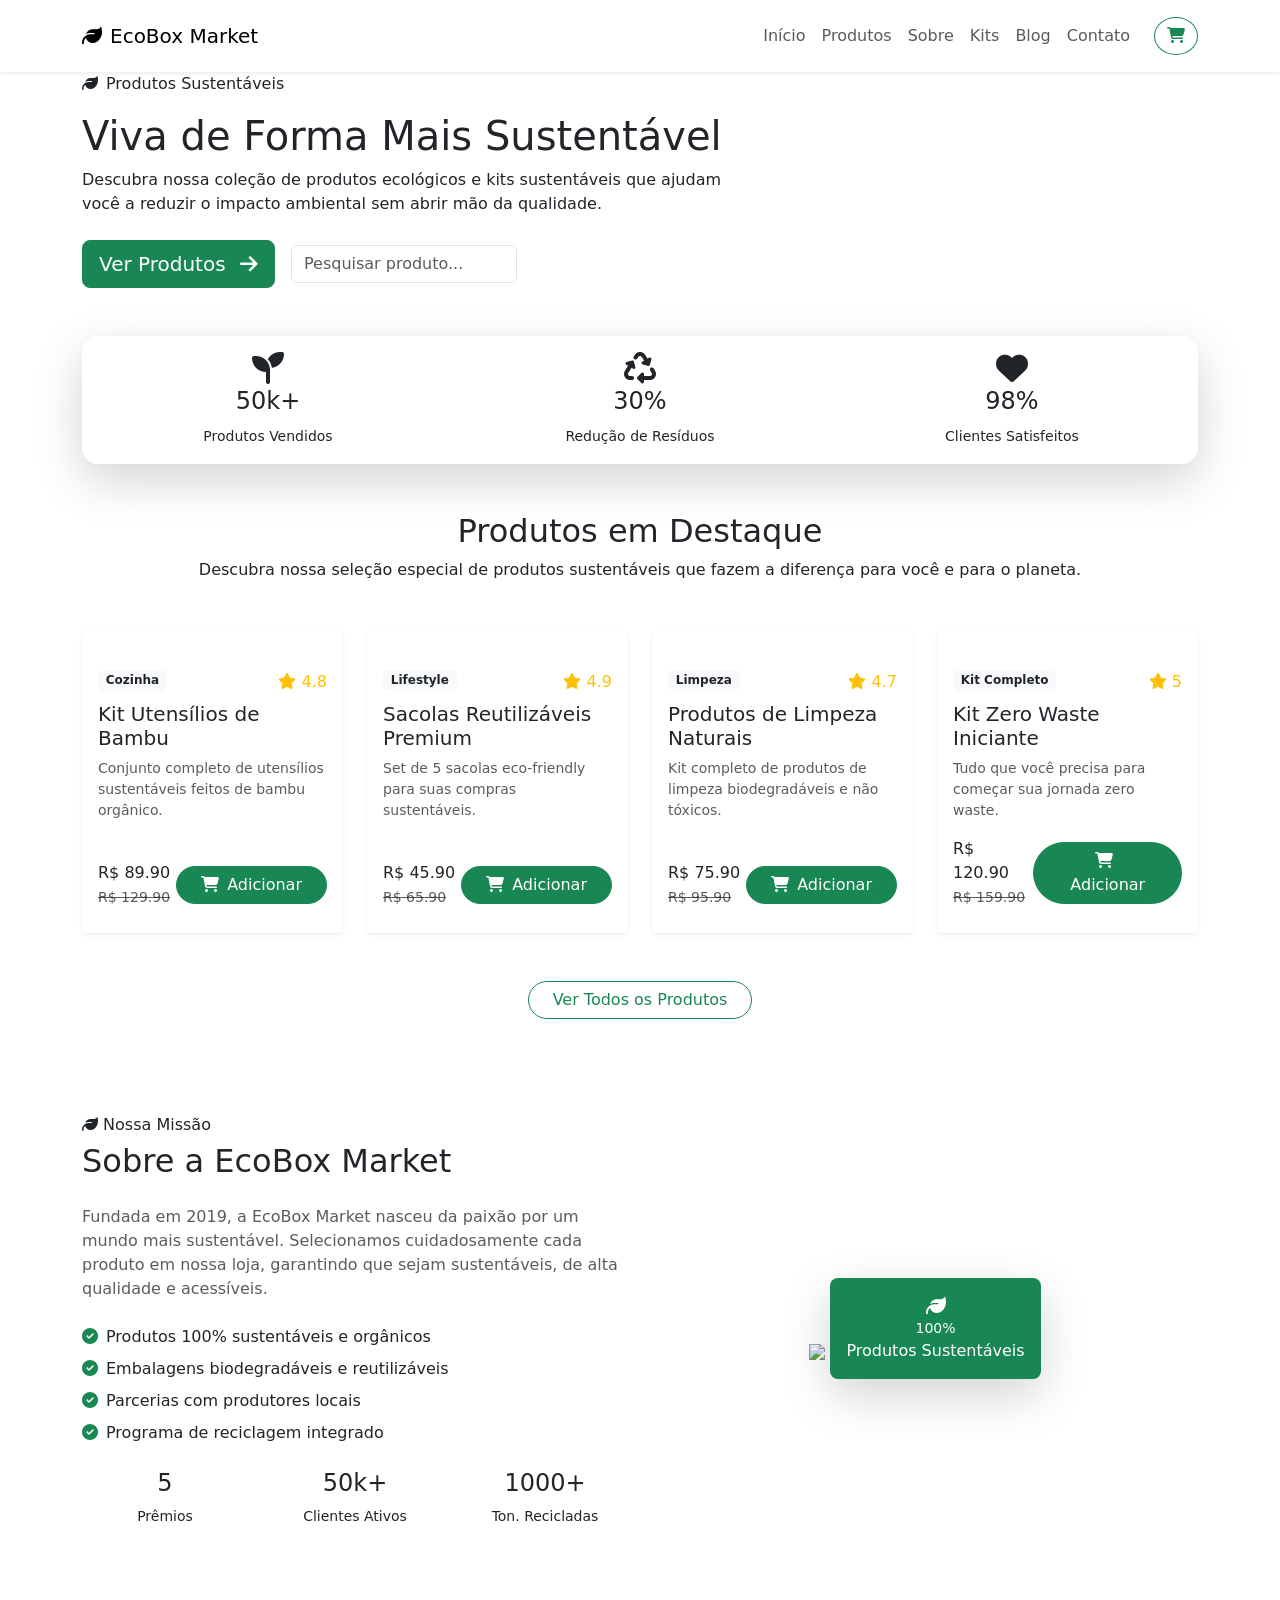
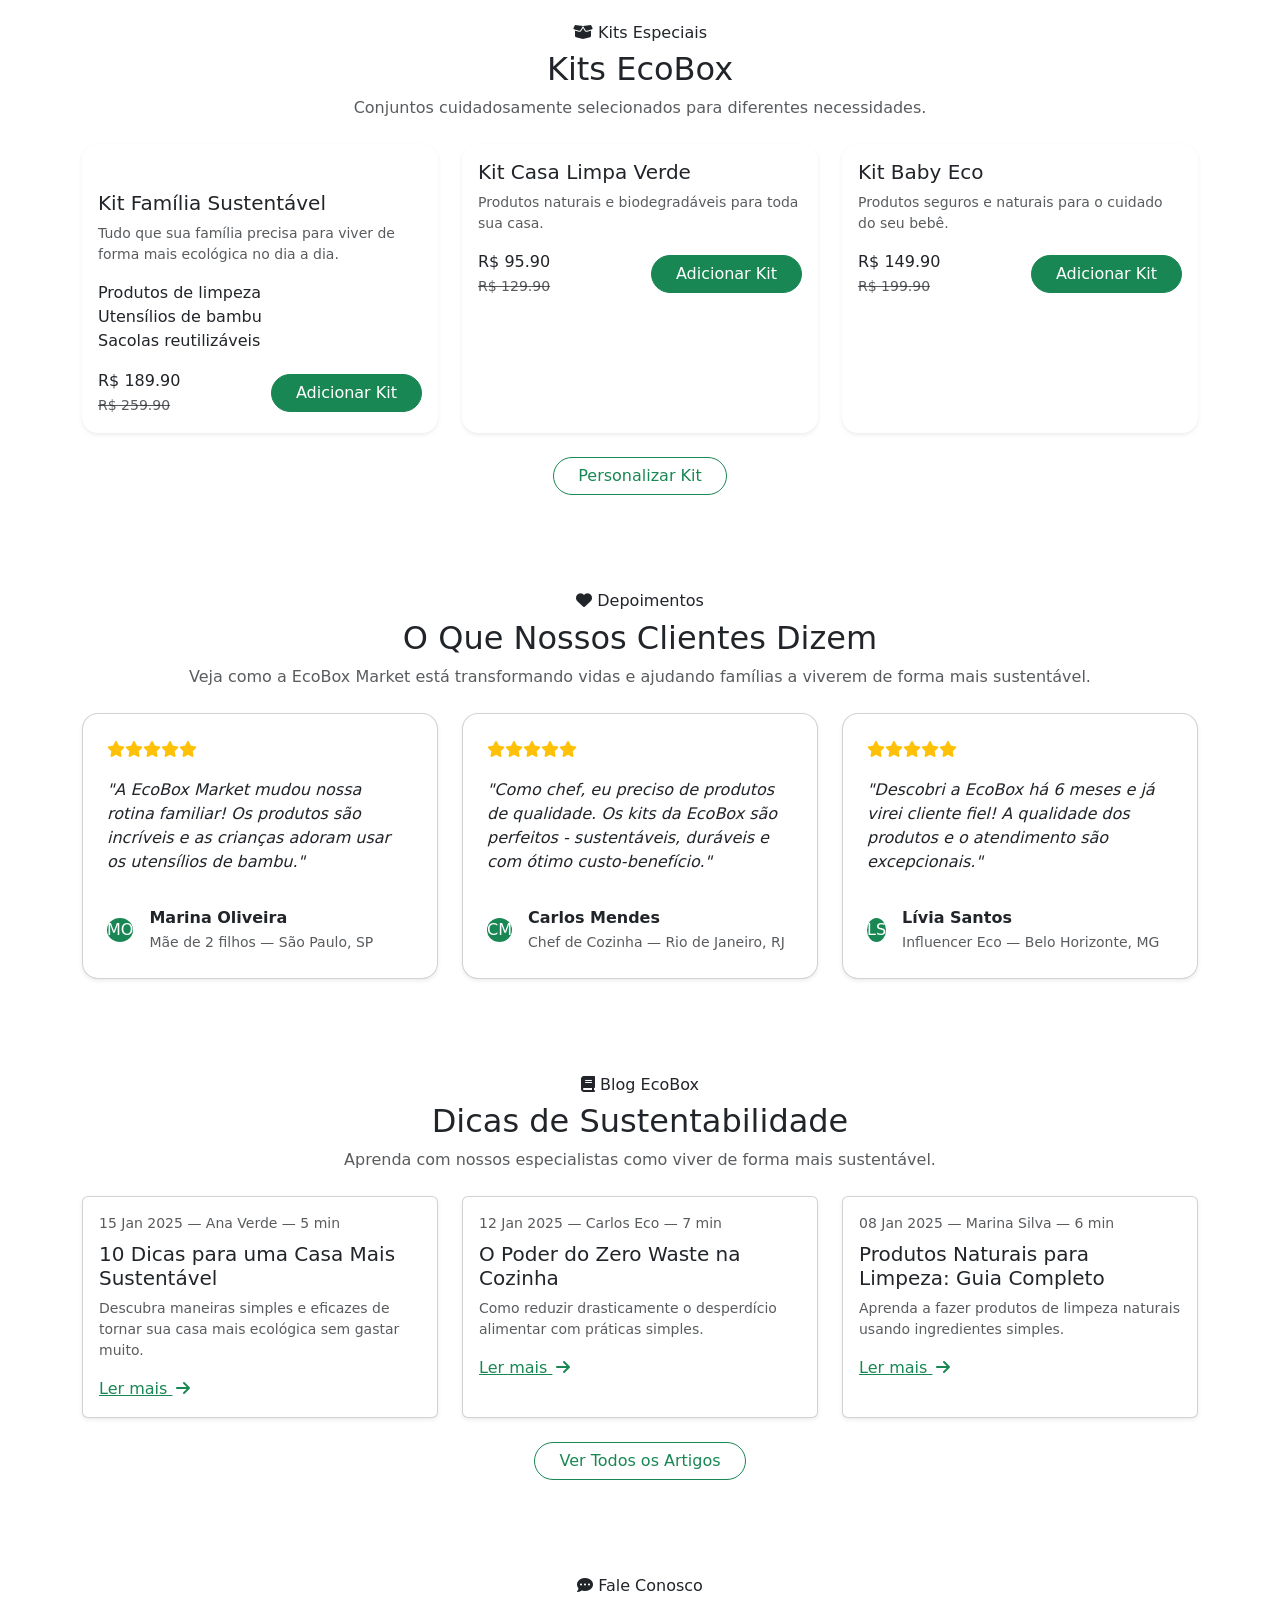
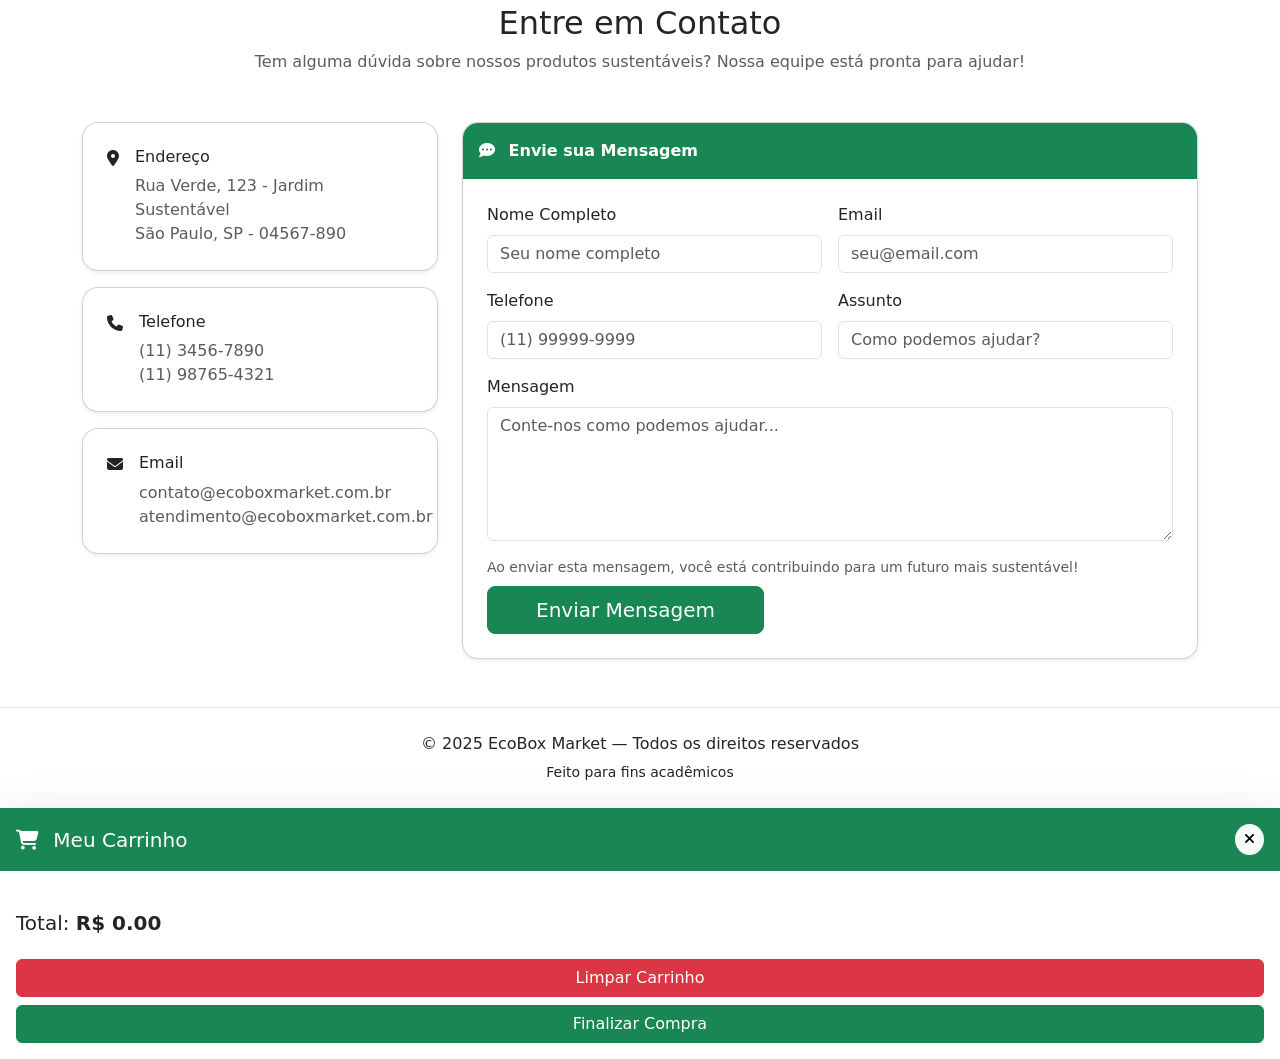
==== index.html @ ea682ef3 "Add files via upload" ====
<!doctype html>
<html lang="pt-BR">
<head>
  <meta charset="utf-8" />
  <meta name="viewport" content="width=device-width, initial-scale=1" />
  <title>EcoBox Market</title>

  <!-- Bootstrap 5 -->
  <link href="https://cdn.jsdelivr.net/npm/bootstrap@5.3.2/dist/css/bootstrap.min.css" rel="stylesheet">

  <!-- Google Font -->
  <link href="https://fonts.googleapis.com/css2?family=Poppins:wght@300;400;600;700&display=swap" rel="stylesheet">

  <!-- Icones -->
  <link rel="stylesheet" href="https://cdnjs.cloudflare.com/ajax/libs/font-awesome/6.5.0/css/all.min.css">

  <!-- Customizado CSS -->
  <link rel="stylesheet" href="style.css">
</head>
<script src="script.js"></script>
<body>

  <!-- Aba de navegação -->
  <nav class="navbar navbar-expand-lg navbar-light bg-white shadow-sm py-3 sticky-top">
    <div class="container">
      <a class="navbar-brand d-flex align-items-center gap-2" href="#">
        <div class="logo-circle d-flex align-items-center justify-content-center">
          <i class="fas fa-leaf"></i>
        </div>
        <span class="brand-text">EcoBox Market</span>
      </a>

      <button class="navbar-toggler" type="button" data-bs-toggle="collapse" data-bs-target="#mainNav">
        <span class="navbar-toggler-icon"></span>
      </button>

      <div class="collapse navbar-collapse" id="mainNav">
        <ul class="navbar-nav ms-auto align-items-lg-center">
          <li class="nav-item"><a class="nav-link" href="#home">Início</a></li>
          <li class="nav-item"><a class="nav-link" href="#produtos">Produtos</a></li>
          <li class="nav-item"><a class="nav-link" href="#sobre">Sobre</a></li>  
          <li class="nav-item"><a class="nav-link" href="#kits">Kits</a></li>
          <li class="nav-item"><a class="nav-link" href="#blog">Blog</a></li>
          <li class="nav-item"><a class="nav-link" href="#contato">Contato</a></li>
          <li class="nav-item ms-3">
            <a class="btn btn-outline-success rounded-circle cart-btn" href="#"><i class="fas fa-shopping-cart"></i></a>
          </li>
        </ul>
      </div>
    </div>
  </nav>

  <!-- HERO -->
  <header id="home" class="hero-section">
    <div class="hero-overlay"></div>
    <div class="container position-relative">
      <div class="row align-items-center">
        <div class="col-lg-7">
          <p class="hero-subtitle"><i class="fas fa-leaf me-2"></i>Produtos Sustentáveis</p>
          <h1 class="hero-title">Viva de Forma <span>Mais Sustentável</span></h1>
          <p class="hero-desc">
            Descubra nossa coleção de produtos ecológicos e kits sustentáveis que ajudam você a reduzir o impacto ambiental
            sem abrir mão da qualidade.
          </p>

          <div class="d-flex gap-3 align-items-center mt-4">
            <a href="#produtos" class="btn btn-success btn-lg">Ver Produtos <i class="fas fa-arrow-right ms-2"></i></a>
            <form class="d-inline-block search-hero">
              <input class="form-control" placeholder="Pesquisar produto..." aria-label="Pesquisar">
            </form>
          </div>
        </div>
      </div>

      <!-- Barra de Metricas -->
      <div class="metrics-card shadow-lg rounded-4 mt-5 mx-auto">
        <div class="row text-center py-3 gx-0">
          <div class="col-md-4">
            <div class="metric-item">
              <i class="fas fa-seedling fa-2x"></i>
              <h4>50k+</h4>
              <small>Produtos Vendidos</small>
            </div>
          </div>
          <div class="col-md-4">
            <div class="metric-item">
              <i class="fas fa-recycle fa-2x"></i>
              <h4>30%</h4>
              <small>Redução de Resíduos</small>
            </div>
          </div>
          <div class="col-md-4">
            <div class="metric-item">
              <i class="fas fa-heart fa-2x"></i>
              <h4>98%</h4>
              <small>Clientes Satisfeitos</small>
            </div>
          </div>
        </div>
      </div>
    </div>
  </header>

  <!-- Produtos -->
  <section id="produtos" class="py-5">
    <div class="container">
      <div class="text-center mb-5">
        <h2 class="section-title">Produtos em Destaque</h2>
        <p class="section-sub">Descubra nossa seleção especial de produtos sustentáveis que fazem a diferença para você e para o planeta.</p>
      </div>

      <div class="row g-4">

        <!-- Produto 1 -->
        <div class="col-md-6 col-lg-3">
          <div class="card product-card h-100 shadow-sm border-0">
            <div class="position-relative">
              <img src="Utensilios de bambu.jpeg" class="card-img-top rounded-top" alt="">
              <span class="badge eco-badge">Eco</span>
              <span class="badge discount-badge">-31%</span>
            </div>
            <div class="card-body">
              <div class="d-flex justify-content-between align-items-start mb-2">
                <span class="small badge bg-light text-dark">Cozinha</span>
                <span class="text-warning"><i class="fas fa-star"></i> 4.8</span>
              </div>
              <h5 class="card-title">Kit Utensílios de Bambu</h5>
              <p class="card-text text-muted small">Conjunto completo de utensílios sustentáveis feitos de bambu orgânico.</p>
            </div>
            <div class="card-footer bg-white border-0 pt-0 pb-4">
              <div class="d-flex justify-content-between align-items-center">
                <div>
                  <div class="price">R$ <span class="price-value">89.90</span></div>
                  <small class="text-muted"><s>R$ 129.90</s></small>
                </div>
                <a href="#" class="btn btn-success rounded-pill px-4 add-to-cart">
  <i class="fas fa-shopping-cart me-2"></i>Adicionar
</a>

              </div>
            </div>
          </div>
        </div>

        <!-- Produto 2 -->
        <div class="col-md-6 col-lg-3">
          <div class="card product-card h-100 shadow-sm border-0">
            <div class="position-relative">
              <img src="sacolas reutilizaveis premium.jpeg" class="card-img-top rounded-top" alt="">
              <span class="badge eco-badge">Eco</span>
              <span class="badge discount-badge">-30%</span>
            </div>
            <div class="card-body">
              <div class="d-flex justify-content-between align-items-start mb-2">
                <span class="small badge bg-light text-dark">Lifestyle</span>
                <span class="text-warning"><i class="fas fa-star"></i> 4.9</span>
              </div>
              <h5 class="card-title">Sacolas Reutilizáveis Premium</h5>
              <p class="card-text text-muted small">Set de 5 sacolas eco-friendly para suas compras sustentáveis.</p>
            </div>
            <div class="card-footer bg-white border-0 pt-0 pb-4">
              <div class="d-flex justify-content-between align-items-center">
                <div>
                  <div class="price">R$ <span class="price-value">45.90</span></div>
                  <small class="text-muted"><s>R$ 65.90</s></small>
                </div>
                <button class="btn btn-success rounded-pill px-4 add-to-cart"><i class="fas fa-shopping-cart me-2"></i>Adicionar</button>
              </div>
            </div>
          </div>
        </div>

        <!-- Produto 3 -->
        <div class="col-md-6 col-lg-3">
          <div class="card product-card h-100 shadow-sm border-0">
            <div class="position-relative">
              <img src="Produtos de limpeza naturais.jpeg" class="card-img-top rounded-top" alt="">
              <span class="badge eco-badge">Eco</span>
              <span class="badge discount-badge">-21%</span>
            </div>
            <div class="card-body">
              <div class="d-flex justify-content-between align-items-start mb-2">
                <span class="small badge bg-light text-dark">Limpeza</span>
                <span class="text-warning"><i class="fas fa-star"></i> 4.7</span>
              </div>
              <h5 class="card-title">Produtos de Limpeza Naturais</h5>
              <p class="card-text text-muted small">Kit completo de produtos de limpeza biodegradáveis e não tóxicos.</p>
            </div>
            <div class="card-footer bg-white border-0 pt-0 pb-4">
              <div class="d-flex justify-content-between align-items-center">
                <div>
                  <div class="price">R$ <span class="price-value">75.90</span></div>
                  <small class="text-muted"><s>R$ 95.90</s></small>
                </div>
                <button class="btn btn-success rounded-pill px-4 add-to-cart"><i class="fas fa-shopping-cart me-2"></i>Adicionar</button>
              </div>
            </div>
          </div>
        </div>

        <!-- Produto 4 -->
        <div class="col-md-6 col-lg-3">
          <div class="card product-card h-100 shadow-sm border-0">
            <div class="position-relative">
              <img src="kit zero waste.jpeg" class="card-img-top rounded-top" alt="">
              <span class="badge eco-badge">Eco</span>
              <span class="badge discount-badge">-24%</span>
            </div>
            <div class="card-body">
              <div class="d-flex justify-content-between align-items-start mb-2">
                <span class="small badge bg-light text-dark">Kit Completo</span>
                <span class="text-warning"><i class="fas fa-star"></i> 5</span>
              </div>
              <h5 class="card-title">Kit Zero Waste Iniciante</h5>
              <p class="card-text text-muted small">Tudo que você precisa para começar sua jornada zero waste.</p>
            </div>
            <div class="card-footer bg-white border-0 pt-0 pb-4">
              <div class="d-flex justify-content-between align-items-center">
                <div>
                  <div class="price">R$ <span class="price-value">120.90</span></div>
                  <small class="text-muted"><s>R$ 159.90</s></small>
                </div>
                <button class="btn btn-success rounded-pill px-4 add-to-cart"><i class="fas fa-shopping-cart me-2"></i>Adicionar</button>
              </div>
            </div>
          </div>
        </div>

      </div>

      <div class="text-center mt-5">
        <a href="#" class="btn btn-outline-success rounded-pill px-4">Ver Todos os Produtos</a>
      </div>
    </div>
  </section>

  <!-- Sobre -->
  <section id="sobre" class="py-5 bg-light-green">
    <div class="container">
      <div class="row align-items-center gy-4">
        <div class="col-lg-6">
          <h6 class="small-sub"><i class="fas fa-leaf"></i> Nossa Missão</h6>
          <h2 class="mb-4">Sobre a EcoBox Market</h2>
          <p class="text-muted">Fundada em 2019, a EcoBox Market nasceu da paixão por um mundo mais sustentável.
            Selecionamos cuidadosamente cada produto em nossa loja, garantindo que sejam sustentáveis, de alta qualidade e acessíveis.</p>

          <ul class="list-unstyled mt-4 mb-4">
            <li class="mb-2"><i class="fas fa-check-circle text-success me-2"></i>Produtos 100% sustentáveis e orgânicos</li>
            <li class="mb-2"><i class="fas fa-check-circle text-success me-2"></i>Embalagens biodegradáveis e reutilizáveis</li>
            <li class="mb-2"><i class="fas fa-check-circle text-success me-2"></i>Parcerias com produtores locais</li>
            <li class="mb-2"><i class="fas fa-check-circle text-success me-2"></i>Programa de reciclagem integrado</li>
          </ul>

          <div class="row text-center">
            <div class="col-4">
              <h4 class="counter">5</h4>
              <small class="d-block">Prêmios</small>
            </div>
            <div class="col-4">
              <h4 class="counter">50k+</h4>
              <small class="d-block">Clientes Ativos</small>
            </div>
            <div class="col-4">
              <h4 class="counter">1000+</h4>
              <small class="d-block">Ton. Recicladas</small>
            </div>
          </div>
        </div>

        <div class="col-lg-6 text-center">
          <img src="Tomate.jpeg">
          <div class="floating-card bg-success text-white rounded-3 shadow-lg mt-3 d-inline-block p-3">
            <i class="fas fa-leaf fa-lg"></i>
            <div class="small">100%</div>
            <div>Produtos Sustentáveis</div>
          </div>
        </div>
      </div>
    </div>
  </section>

  <!-- Kits -->
  <section id="kits" class="py-5">
    <div class="container">
      <div class="text-center mb-4">
        <h6 class="small-sub"><i class="fas fa-box-open"></i> Kits Especiais</h6>
        <h2>Kits EcoBox</h2>
        <p class="text-muted">Conjuntos cuidadosamente selecionados para diferentes necessidades.</p>
      </div>

      <div class="row g-4">

        <div class="col-md-6 col-lg-4">
          <div class="card kit-card h-100 shadow-sm border-0 rounded-4 overflow-hidden">
            <img src="Produtos de limpeza naturais.jpeg" class="card-img-top" alt="">
            <div class="card-body">
              <span class="badge badge-orange mb-2">Mais Vendido</span>
              <h5 class="card-title">Kit Família Sustentável</h5>
              <p class="text-muted small">Tudo que sua família precisa para viver de forma mais ecológica no dia a dia.</p>

              <ul class="list-unstyled mt-3 mb-3">
                <li>Produtos de limpeza</li>
                <li>Utensílios de bambu</li>
                <li>Sacolas reutilizáveis</li>
              </ul>

              <div class="d-flex justify-content-between align-items-center">
                <div>
                  <div class="price">R$ <span class="price-value">189.90</span></div>
                  <small class="text-muted"><s>R$ 259.90</s></small>
                </div>
                <button class="btn btn-success rounded-pill px-4 add-to-cart">Adicionar Kit</button>

              </div>
            </div>
          </div>
        </div>

        <!-- Kit 2 -->
        <div class="col-md-6 col-lg-4">
          <div class="card kit-card h-100 shadow-sm border-0 rounded-4 overflow-hidden">
            <img src="kit zero waste.jpeg" class="card-img-top" alt="">
            <div class="card-body">
              <h5 class="card-title">Kit Casa Limpa Verde</h5>
              <p class="text-muted small">Produtos naturais e biodegradáveis para toda sua casa.</p>
              <div class="d-flex justify-content-between align-items-center">
                <div>
                  <div class="price">R$ <span class="price-value">95.90</span></div>
                  <small class="text-muted"><s>R$ 129.90</s></small>
                </div>
                <button class="btn btn-success rounded-pill px-4 add-to-cart">Adicionar Kit</button>

              </div>
            </div>
          </div>
        </div>

        <!-- Kit 3 -->
        <div class="col-md-6 col-lg-4">
          <div class="card kit-card h-100 shadow-sm border-0 rounded-4 overflow-hidden">
            <img src="Utensilios de bambu.jpeg" class="card-img-top" alt="">
            <div class="card-body">
              <h5 class="card-title">Kit Baby Eco</h5>
              <p class="text-muted small">Produtos seguros e naturais para o cuidado do seu bebê.</p>
              <div class="d-flex justify-content-between align-items-center">
                <div>
                  <div class="price">R$ <span class="price-value">149.90</span></div>
                  <small class="text-muted"><s>R$ 199.90</s></small>
                </div>
                <button class="btn btn-success rounded-pill px-4 add-to-cart">Adicionar Kit</button>

              </div>
            </div>
          </div>
        </div>

      </div>

      <div class="text-center mt-4">
        <a href="#" class="btn btn-outline-success rounded-pill px-4">Personalizar Kit</a>
      </div>
    </div>
  </section>

  <!-- Depoimentos -->
  <section class="py-5 bg-light-green">
    <div class="container">
      <div class="text-center mb-4">
        <h6 class="small-sub"><i class="fas fa-heart"></i> Depoimentos</h6>
        <h2>O Que Nossos Clientes Dizem</h2>
        <p class="text-muted">Veja como a EcoBox Market está transformando vidas e ajudando famílias a viverem de forma mais sustentável.</p>
      </div>

      <div class="row g-4">

        <div class="col-md-6 col-lg-4">
          <div class="card testimonial-card h-100 shadow-sm rounded-4 p-4">
            <div class="stars text-warning mb-3">
              <i class="fas fa-star"></i><i class="fas fa-star"></i><i class="fas fa-star"></i><i class="fas fa-star"></i><i class="fas fa-star"></i>
            </div>
            <p class="fst-italic">"A EcoBox Market mudou nossa rotina familiar! Os produtos são incríveis e as crianças adoram usar os utensílios de bambu."</p>
            <div class="d-flex align-items-center mt-3">
              <div class="avatar bg-success text-white rounded-circle me-3">MO</div>
              <div>
                <strong>Marina Oliveira</strong><br>
                <small class="text-muted">Mãe de 2 filhos — São Paulo, SP</small>
              </div>
            </div>
          </div>
        </div>

        <div class="col-md-6 col-lg-4">
          <div class="card testimonial-card h-100 shadow-sm rounded-4 p-4">
            <div class="stars text-warning mb-3">
              <i class="fas fa-star"></i><i class="fas fa-star"></i><i class="fas fa-star"></i><i class="fas fa-star"></i><i class="fas fa-star"></i>
            </div>
            <p class="fst-italic">"Como chef, eu preciso de produtos de qualidade. Os kits da EcoBox são perfeitos - sustentáveis, duráveis e com ótimo custo-benefício."</p>
            <div class="d-flex align-items-center mt-3">
              <div class="avatar bg-success text-white rounded-circle me-3">CM</div>
              <div>
                <strong>Carlos Mendes</strong><br>
                <small class="text-muted">Chef de Cozinha — Rio de Janeiro, RJ</small>
              </div>
            </div>
          </div>
        </div>

        <div class="col-md-6 col-lg-4">
          <div class="card testimonial-card h-100 shadow-sm rounded-4 p-4">
            <div class="stars text-warning mb-3">
              <i class="fas fa-star"></i><i class="fas fa-star"></i><i class="fas fa-star"></i><i class="fas fa-star"></i><i class="fas fa-star"></i>
            </div>
            <p class="fst-italic">"Descobri a EcoBox há 6 meses e já virei cliente fiel! A qualidade dos produtos e o atendimento são excepcionais."</p>
            <div class="d-flex align-items-center mt-3">
              <div class="avatar bg-success text-white rounded-circle me-3">LS</div>
              <div>
                <strong>Lívia Santos</strong><br>
                <small class="text-muted">Influencer Eco — Belo Horizonte, MG</small>
              </div>
            </div>
          </div>
        </div>

      </div>

    </div>
  </section>

  <!-- Blog -->
  <section id="blog" class="py-5">
    <div class="container">
      <div class="text-center mb-4">
        <h6 class="small-sub"><i class="fas fa-book"></i> Blog EcoBox</h6>
        <h2>Dicas de Sustentabilidade</h2>
        <p class="text-muted">Aprenda com nossos especialistas como viver de forma mais sustentável.</p>
      </div>

      <div class="row g-4">

        <div class="col-md-6 col-lg-4">
          <div class="card blog-card h-100 shadow-sm">
            <img src="Produtos de limpeza naturais.jpeg" class="card-img-top" alt="">
            <div class="card-body">
              <small class="text-muted d-block mb-2">15 Jan 2025 — Ana Verde — 5 min</small>
              <h5 class="card-title">10 Dicas para uma Casa Mais Sustentável</h5>
              <p class="text-muted small">Descubra maneiras simples e eficazes de tornar sua casa mais ecológica sem gastar muito.</p>
              <a href="#" class="read-more text-success">Ler mais <i class="fas fa-arrow-right ms-1"></i></a>
            </div>
          </div>
        </div>

        <div class="col-md-6 col-lg-4">
          <div class="card blog-card h-100 shadow-sm">
            <img src="kit zero waste.jpeg" class="card-img-top" alt="">
            <div class="card-body">
              <small class="text-muted d-block mb-2">12 Jan 2025 — Carlos Eco — 7 min</small>
              <h5 class="card-title">O Poder do Zero Waste na Cozinha</h5>
              <p class="text-muted small">Como reduzir drasticamente o desperdício alimentar com práticas simples.</p>
              <a href="#" class="read-more text-success">Ler mais <i class="fas fa-arrow-right ms-1"></i></a>
            </div>
          </div>
        </div>

        <div class="col-md-6 col-lg-4">
          <div class="card blog-card h-100 shadow-sm">
            <img src="produtos naturais.jpeg" class="card-img-top" alt="">
            <div class="card-body">
              <small class="text-muted d-block mb-2">08 Jan 2025 — Marina Silva — 6 min</small>
              <h5 class="card-title">Produtos Naturais para Limpeza: Guia Completo</h5>
              <p class="text-muted small">Aprenda a fazer produtos de limpeza naturais usando ingredientes simples.</p>
              <a href="#" class="read-more text-success">Ler mais <i class="fas fa-arrow-right ms-1"></i></a>
            </div>
          </div>
        </div>

      </div>

      <div class="text-center mt-4">
        <a href="#" class="btn btn-outline-success rounded-pill px-4">Ver Todos os Artigos</a>
      </div>
    </div>
  </section>

  <!-- Contato -->
  <section id="contato" class="py-5 bg-light-green">
    <div class="container">
      <div class="text-center mb-5">
        <h6 class="small-sub"><i class="fas fa-comment-dots"></i> Fale Conosco</h6>
        <h2>Entre em Contato</h2>
        <p class="text-muted">Tem alguma dúvida sobre nossos produtos sustentáveis? Nossa equipe está pronta para ajudar!</p>
      </div>

      <div class="row g-4">

        <div class="col-lg-4">
          <div class="card contact-info shadow-sm rounded-4 p-4 mb-3">
            <div class="d-flex align-items-start gap-3">
              <div class="icon-box"><i class="fas fa-map-marker-alt"></i></div>
              <div>
                <h6>Endereço</h6>
                <p class="text-muted mb-0">Rua Verde, 123 - Jardim Sustentável<br>São Paulo, SP - 04567-890</p>
              </div>
            </div>
          </div>

          <div class="card contact-info shadow-sm rounded-4 p-4 mb-3">
            <div class="d-flex align-items-start gap-3">
              <div class="icon-box"><i class="fas fa-phone"></i></div>
              <div>
                <h6>Telefone</h6>
                <p class="text-muted mb-0">(11) 3456-7890<br>(11) 98765-4321</p>
              </div>
            </div>
          </div>

          <div class="card contact-info shadow-sm rounded-4 p-4">
            <div class="d-flex align-items-start gap-3">
              <div class="icon-box"><i class="fas fa-envelope"></i></div>
              <div>
                <h6>Email</h6>
                <p class="text-muted mb-0">contato@ecoboxmarket.com.br<br>atendimento@ecoboxmarket.com.br</p>
              </div>
            </div>
          </div>
        </div>

        <div class="col-lg-8">
          <div class="card shadow-sm rounded-4 p-0 overflow-hidden">
            <div class="p-3 bg-success text-white">
              <strong><i class="fas fa-comment-dots me-2"></i> Envie sua Mensagem</strong>
            </div>
            <div class="card-body p-4">
              <form id="contatoForm" novalidate>
  <div class="row g-3">

    <div class="col-md-6">
      <label class="form-label">Nome Completo</label>
      <input id="nome" class="form-control" placeholder="Seu nome completo">
      <small class="text-danger" id="erro-nome"></small>
    </div>

    <div class="col-md-6">
      <label class="form-label">Email</label>
      <input id="email" class="form-control" placeholder="seu@email.com">
      <small class="text-danger" id="erro-email"></small>
    </div>

    <div class="col-md-6">
      <label class="form-label">Telefone</label>
      <input id="telefone" class="form-control" placeholder="(11) 99999-9999">
      <small class="text-danger" id="erro-telefone"></small>
    </div>

    <div class="col-md-6">
      <label class="form-label">Assunto</label>
      <input id="assunto" class="form-control" placeholder="Como podemos ajudar?">
      <small class="text-danger" id="erro-assunto"></small>
    </div>

    <div class="col-12">
      <label class="form-label">Mensagem</label>
      <textarea id="mensagem" class="form-control" rows="5" placeholder="Conte-nos como podemos ajudar..."></textarea>
      <small class="text-danger" id="erro-mensagem"></small>
    </div>

    <div class="col-12">
      <div class="small text-muted mb-2">Ao enviar esta mensagem, você está contribuindo para um futuro mais sustentável!</div>
      <button class="btn btn-success btn-lg px-5" type="submit">Enviar Mensagem</button>
    </div>

  </div>
</form>

            </div>
          </div>
        </div>

      </div>

    </div>
  </section>

  <!-- FOOTER -->
  <footer class="py-4 bg-white border-top">
    <div class="container text-center">
      <p class="mb-1">© 2025 EcoBox Market — Todos os direitos reservados</p>
      <small>Feito para fins acadêmicos</small>
    </div>
  </footer>

  <!-- 🔥 CARRINHO LATERAL (SIDE CART) -->
<div id="sideCart" class="sidecart shadow-lg">
  <div class="sidecart-header d-flex justify-content-between align-items-center p-3 bg-success text-white">
    <h5 class="m-0"><i class="fas fa-shopping-cart me-2"></i> Meu Carrinho</h5>
    <button id="closeCart" class="btn btn-light btn-sm rounded-circle">
      <i class="fas fa-times"></i>
    </button>
  </div>

  <div class="sidecart-body p-3">
    <ul id="carrinho-lista" class="list-unstyled"></ul>

    <div class="cart-footer mt-4">
      <h5>Total: <strong>R$ <span id="carrinho-total">0.00</span></strong></h5>
      <button class="btn btn-danger w-100 mt-3" onclick="limparCarrinho()">Limpar Carrinho</button>
      <button class="btn btn-success w-100 mt-2">Finalizar Compra</button>
    </div>
  </div>
</div>



<!-- 🔥 SCRIPT DE ABERTURA E FECHAMENTO DO CARRINHO -->
<script>
  const cartBtn = document.querySelector(".cart-btn");
  const sideCart = document.getElementById("sideCart");
  const closeCart = document.getElementById("closeCart");

  cartBtn.addEventListener("click", (event) => {
    event.preventDefault();   // ⛔ impede voltar ao topo
    sideCart.classList.add("open");
  });

  closeCart.addEventListener("click", () => {
    sideCart.classList.remove("open");
  });
</script>

  <!-- Bootstrap JS -->
  <script src="https://cdn.jsdelivr.net/npm/bootstrap@5.3.2/dist/js/bootstrap.bundle.min.js"></script>
  <script src="script.js"></script>

<script>
document.getElementById("contatoForm").addEventListener("submit", function (e) {
    e.preventDefault(); // evita envio se houver erros

    let valido = true;

    // Campos
    const nome = document.getElementById("nome");
    const email = document.getElementById("email");
    const telefone = document.getElementById("telefone");
    const assunto = document.getElementById("assunto");
    const mensagem = document.getElementById("mensagem");

    // Mensagens de erro
    const erroNome = document.getElementById("erro-nome");
    const erroEmail = document.getElementById("erro-email");
    const erroTelefone = document.getElementById("erro-telefone");
    const erroAssunto = document.getElementById("erro-assunto");
    const erroMensagem = document.getElementById("erro-mensagem");

    // Limpar erros
    erroNome.textContent = "";
    erroEmail.textContent = "";
    erroTelefone.textContent = "";
    erroAssunto.textContent = "";
    erroMensagem.textContent = "";

    // 📝 Validação Nome
    if (nome.value.trim().length < 3) {
        erroNome.textContent = "Digite seu nome completo.";
        valido = false;
    }

    // 📨 Validação Email
    const regexEmail = /^[^\s@]+@[^\s@]+\.[^\s@]+$/;
    if (!regexEmail.test(email.value.trim())) {
        erroEmail.textContent = "Digite um email válido.";
        valido = false;
    }

    // 📱 Validação Telefone
    const regexTel = /^\(?\d{2}\)?[\s-]?\d{4,5}-?\d{4}$/;
    if (!regexTel.test(telefone.value.trim())) {
        erroTelefone.textContent = "Digite um telefone válido.";
        valido = false;
    }

    // 📌 Assunto obrigatório
    if (assunto.value.trim().length < 3) {
        erroAssunto.textContent = "Digite o assunto.";
        valido = false;
    }

    // 🖊 Mensagem obrigatória
    if (mensagem.value.trim().length < 10) {
        erroMensagem.textContent = "A mensagem precisa ter pelo menos 10 caracteres.";
        valido = false;
    }

    // 🚀 Se estiver tudo válido
    if (valido) {
        alert("Mensagem enviada com sucesso! 🌱💚");

        // opcional: limpar o formulário
        nome.value = "";
        email.value = "";
        telefone.value = "";
        assunto.value = "";
        mensagem.value = "";
    }
});
</script>

</body>
</html>
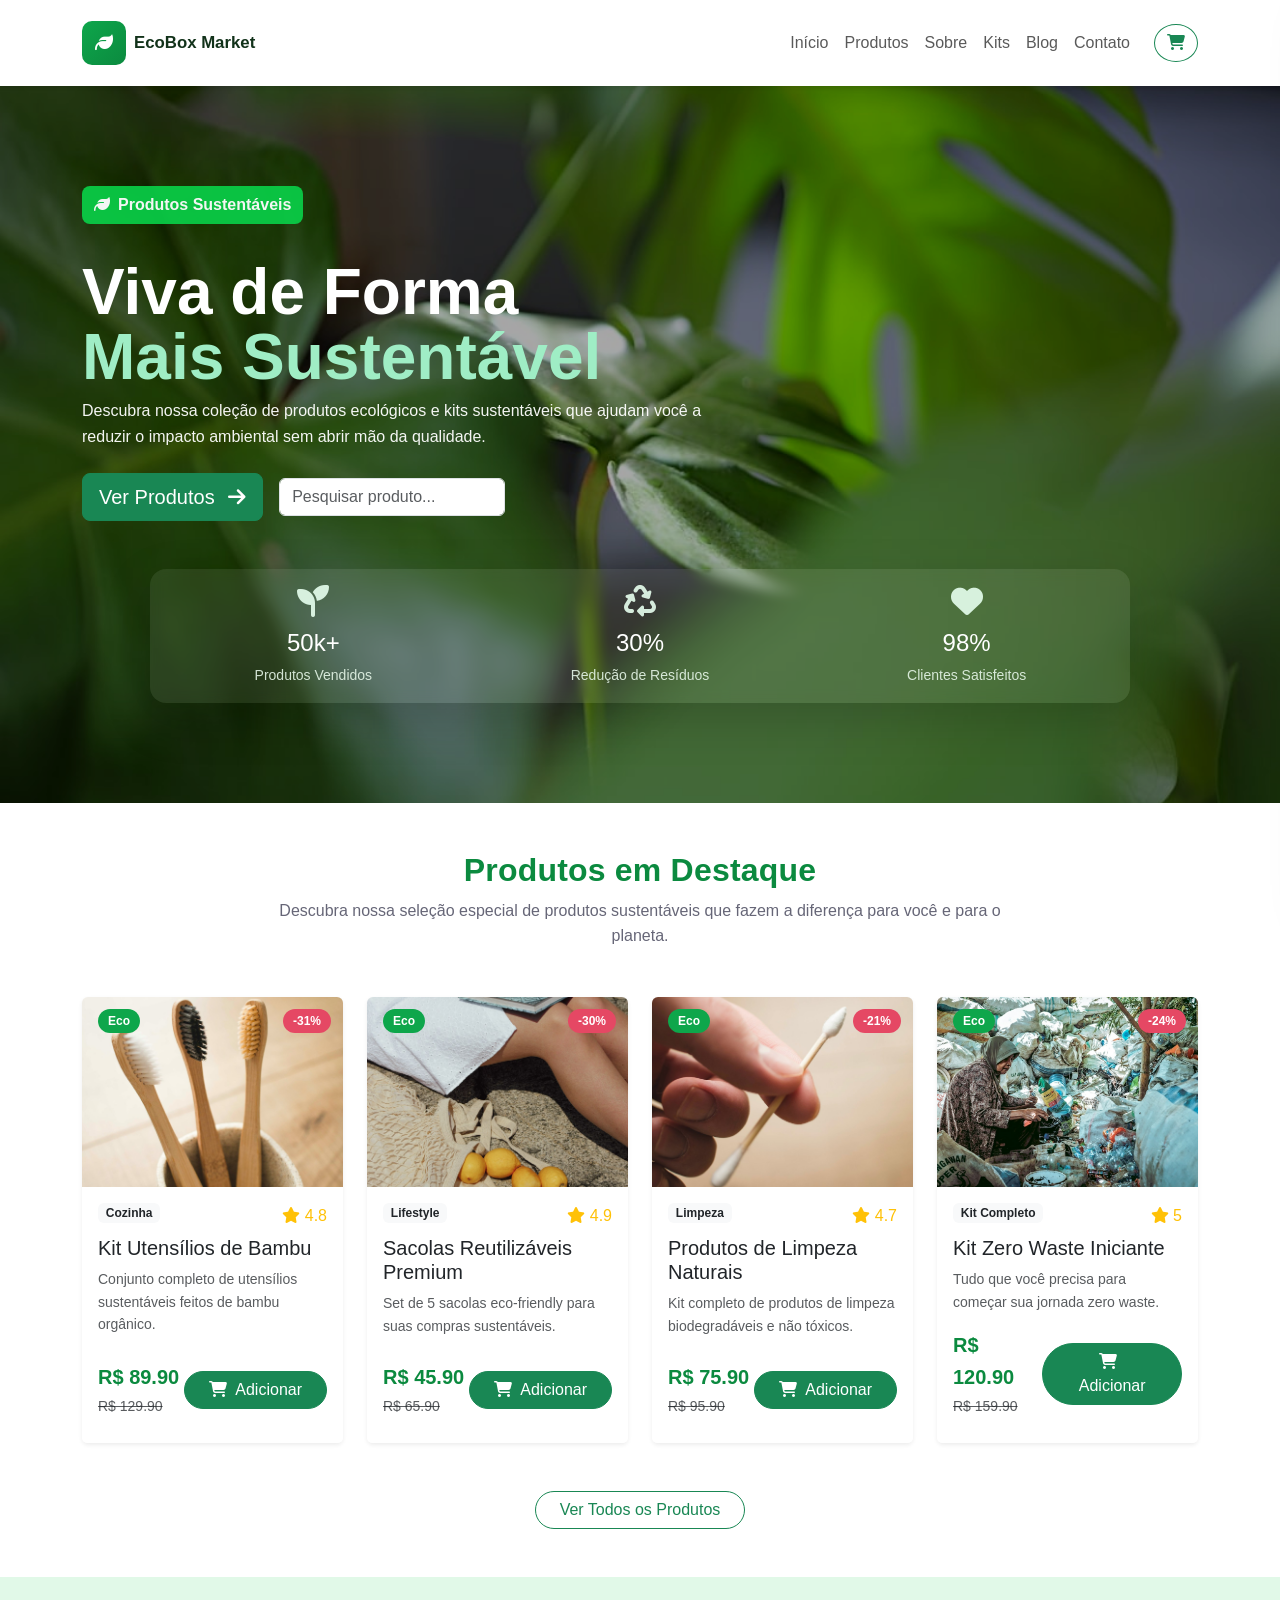
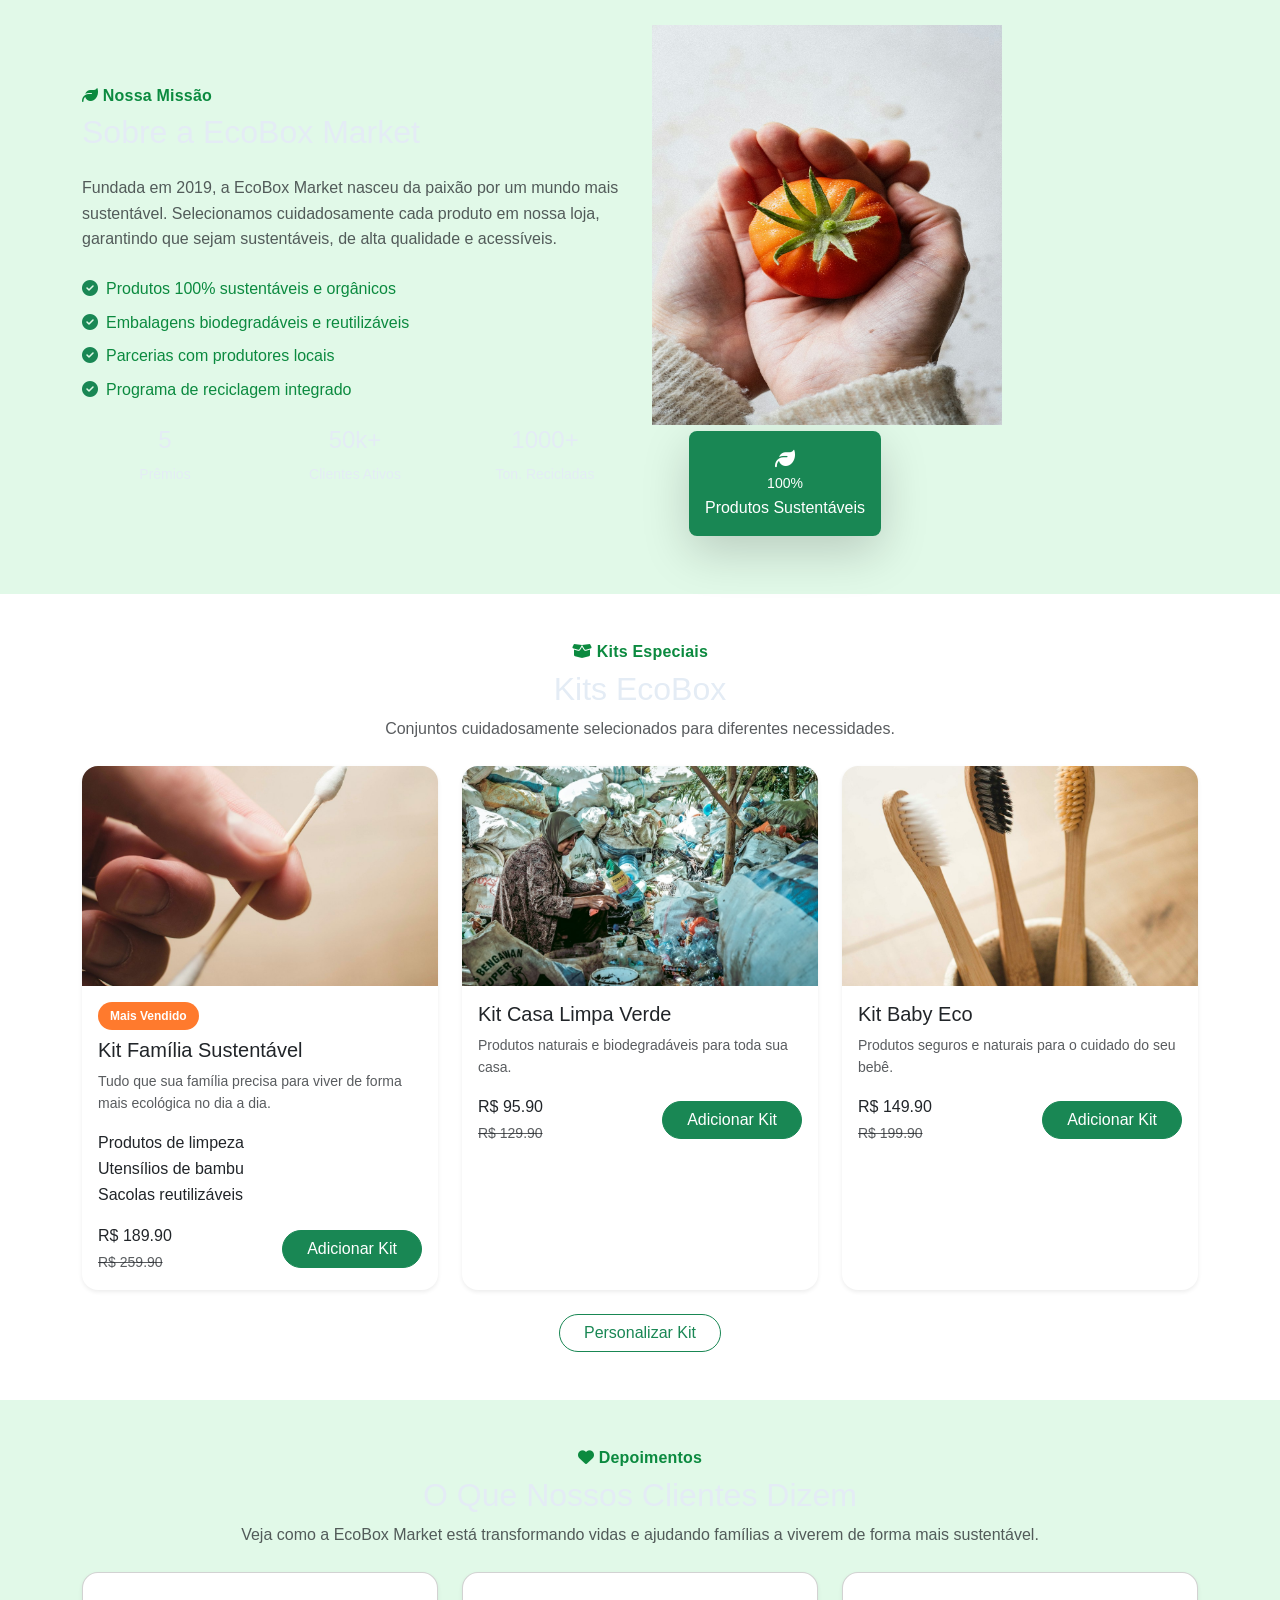
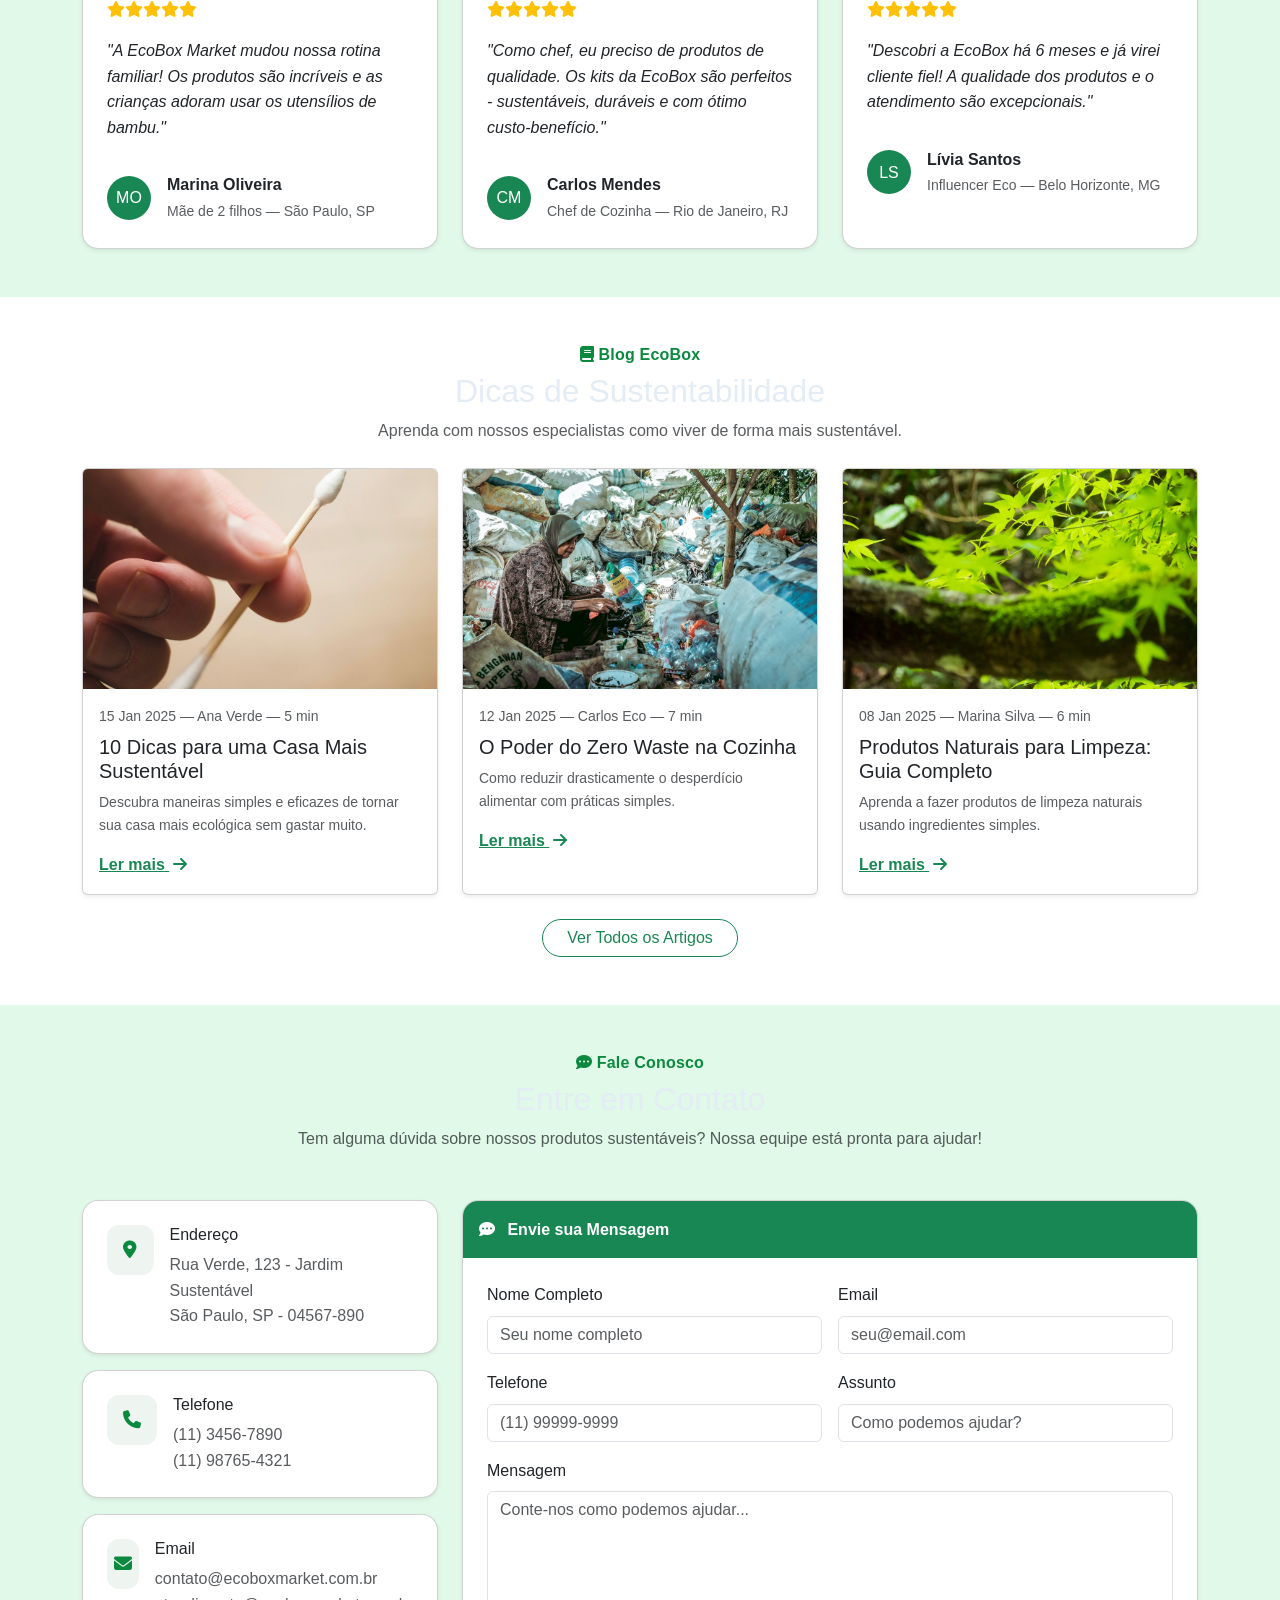
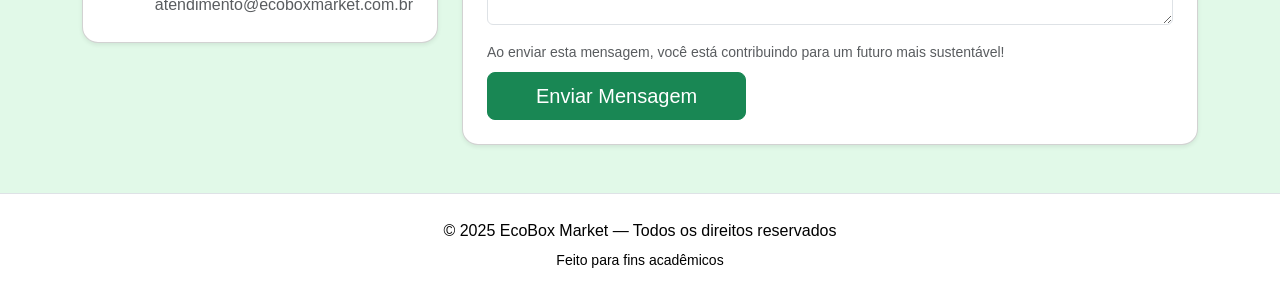
==== commit c1777bb1: "Contador de itens index.html" ====
--- a/index.html
+++ b/index.html
@@ -43,7 +43,16 @@
           <li class="nav-item"><a class="nav-link" href="#blog">Blog</a></li>
           <li class="nav-item"><a class="nav-link" href="#contato">Contato</a></li>
           <li class="nav-item ms-3">
-            <a class="btn btn-outline-success rounded-circle cart-btn" href="#"><i class="fas fa-shopping-cart"></i></a>
+            <a class="btn btn-outline-success rounded-circle cart-btn position-relative" href="javascript:void(0)">
+    <i class="fas fa-shopping-cart"></i>
+
+    <!-- Contador de iten -->
+    <span id="cart-count"
+          class="position-absolute top-0 start-100 translate-middle badge rounded-pill bg-danger"
+          style="font-size: 0.7rem; display: none;">
+        0
+    </span>
+</a>
           </li>
         </ul>
       </div>
@@ -705,3 +714,4 @@
 
 </body>
 </html>
+
--- a/style.css
+++ b/style.css
@@ -0,0 +1,273 @@
+:root{
+  /* 🎨 Variáveis de cor para manter identidade visual e facilitar manutenção */
+  --green-600: #0ea64b;
+  --green-700: #0b8a3f;
+  --accent: #e9f9ef;
+  --dark: #12321a;
+}
+
+*{box-sizing: border-box}
+body{
+  font-family: 'Poppins', sans-serif;
+  color: rgb(228, 236, 245);
+  line-height: 1.6;
+  background: #fff;
+}
+
+
+ .sidecart {
+    position: fixed;
+    top: 0;
+    right: -420px;
+    width: 380px;
+    height: 100%;
+    background: #fff;
+    z-index: 2000;
+    transition: 0.4s ease;
+    overflow-y: auto;
+  }
+
+  .sidecart.open {
+    right: 0;
+    font-family: 'Poppins', sans-serif;
+    color:#000000
+  }
+
+  .sidecart-body ul li {
+    padding: 10px 0;
+    border-bottom: 1px solid #000000;
+    font-family: 'Poppins', sans-serif;
+    color:#000000
+  }
+
+  .sidecart-body button {
+    margin-left: 4px;
+    
+  }
+
+
+
+/* Aba Navegação */
+.logo-circle{
+  width:44px;height:44px;border-radius:10px;
+  background:linear-gradient(135deg,var(--green-600),var(--green-700));
+  color:#fff;font-size:18px;
+}
+.brand-text{
+  color:var(--dark);
+  font-weight:600;
+  font-size:1.05rem;
+}
+
+/* Hero */
+.hero-section{
+  position: relative;
+  padding-top: 100px;
+  padding-bottom: 100px;
+  overflow: visible;
+}
+.hero-overlay{
+  position: absolute;
+  inset: 0;
+  background-image: url('imagem de fundo.jpeg');
+  background-size: cover;
+  background-position: center;
+  filter: brightness(0.65) saturate(1.2);
+  z-index: -1;
+}
+.hero-title{
+  /* Título grande e chamativo */
+  font-size: 64px;
+  color: #fff;
+  font-weight: 700;
+  line-height: 1.02;
+  margin-top: 20px;
+}
+.hero-title span{
+  /* Parte do título com cor diferenciada */
+  display:block;
+  color: #9fedc5;
+  font-weight:700;
+}
+.hero-subtitle{
+  /* Subtítulo em destaque com fundo translúcido */
+  color:#f3f6f3;
+  font-weight:600;
+  background: rgba(9, 213, 74, 0.888);
+  display:inline-block;
+  padding:6px 12px;
+  border-radius:8px;
+}
+.hero-desc{
+  color: rgba(255,255,255,0.95);
+  max-width:720px;
+}
+
+.hero-image{
+  border-radius:12px;
+  box-shadow: 0 24px 60px rgba(0,0,0,0.25);
+}
+
+
+
+/*  Metricas */
+.metrics-card{
+  max-width: 980px;
+  margin-top: 30px;
+  background: rgba(255,255,255,0.08);
+  backdrop-filter: blur(6px);
+  border-radius: 12px;
+}
+.metric-item i{color: #e7ffef;opacity:0.9}
+.metric-item h4{color:#fff;margin-top:8px;margin-bottom:4px}
+.metric-item small{color: #e6f6e8;opacity:0.9}
+
+
+/*  Produtos */
+.section-title{
+  color:var(--green-700);
+  font-weight:700;
+  font-size:32px
+}
+.section-sub{
+  /* Subtítulo das seções */
+  color:#667;
+  max-width:760px;
+  margin:0 auto
+}
+
+/* Card de produto */
+.product-card .card-img-top{
+  /* Imagem padronizada */
+  height:190px;
+  object-fit:cover
+}
+.product-card .eco-badge{
+  /* Selo ecológico */
+  position:absolute;
+  left:16px;top:12px;
+  background:#0ea64b;
+  color:#fff;
+  padding:6px 10px;
+  border-radius:12px;
+  font-weight:600;
+}
+.product-card .discount-badge{
+  /* Selo de desconto */
+  position:absolute;
+  right:12px;top:12px;
+  background:#e54864;
+  color:#fff;
+  padding:6px 10px;
+  border-radius:12px;
+  font-weight:600;
+}
+.product-card .price{
+  /* Destaque do preço */
+  font-size:20px;
+  color:var(--green-700);
+  font-weight:700
+}
+.product-card .price-value{font-weight:700}
+
+/*  Sobre  */
+.bg-light-green{background: #e1f9e8}
+.about-image{max-width:420px}
+.floating-card{position:relative; top:-10px; left:-140px}
+img {
+  width: 350px;   
+  height: 400px;  
+   display:flex;
+}
+
+#sobre ul li {
+  color: #0b8a3f; 
+  font-weight: 500; 
+  line-height: 1.6; 
+}
+
+#sobre ul li i {
+  color: #0ea64b;
+}
+#sobre div i{
+  position:relative;
+}
+
+
+/* Demonstração Produtos */
+.kit-card img{height:220px;object-fit:cover}
+.badge-orange{
+  background:#ff7a2d;
+  color:#fff;
+  padding:8px 12px;
+  border-radius:18px;
+  font-weight:600
+}
+
+
+
+/* Aba de Depoimentos */
+.testimonial-card{
+  background:#fff;
+  border-radius:14px
+}
+.avatar{
+  width:44px;
+  height:44px;
+  display:flex;
+  align-items:center;
+  justify-content:center
+}
+
+.blog-card img{height:220px;object-fit:cover}
+.read-more{font-weight:600}
+
+
+
+/* Contato*/
+.contact-info .icon-box{
+  /* Ícones de contato */
+  width:50px;height:50px;
+  border-radius:12px;
+  background:rgba(15,117,63,0.07);
+  display:flex;
+  align-items:center;
+  justify-content:center;
+  font-size:18px;
+  color:var(--green-700);
+}
+
+/*SubTitulos */
+.small-sub{
+  color:var(--green-700);
+  font-weight:600
+}
+.section-title, .small-sub{letter-spacing:0.2px}
+footer{
+  color: black;
+  align-items:center;
+  justify-content:center;
+}
+footer .card {
+background-color: rgb(12, 167, 12);
+height: 200px;
+ border-radius: none;
+}
+
+
+
+
+/*RESPONSIVIDADE */
+@media (max-width: 991px){
+  /* Tablet */
+  .hero-title{font-size:40px}
+  .hero-section{padding-bottom:60px}
+  .metrics-card{margin-top:18px}
+}
+
+@media (max-width: 575px){
+  /* Celulares */
+  .hero-title{font-size:30px}
+  .hero-desc{font-size:15px}
+  .product-card .card-img-top{height:160px}
+}
